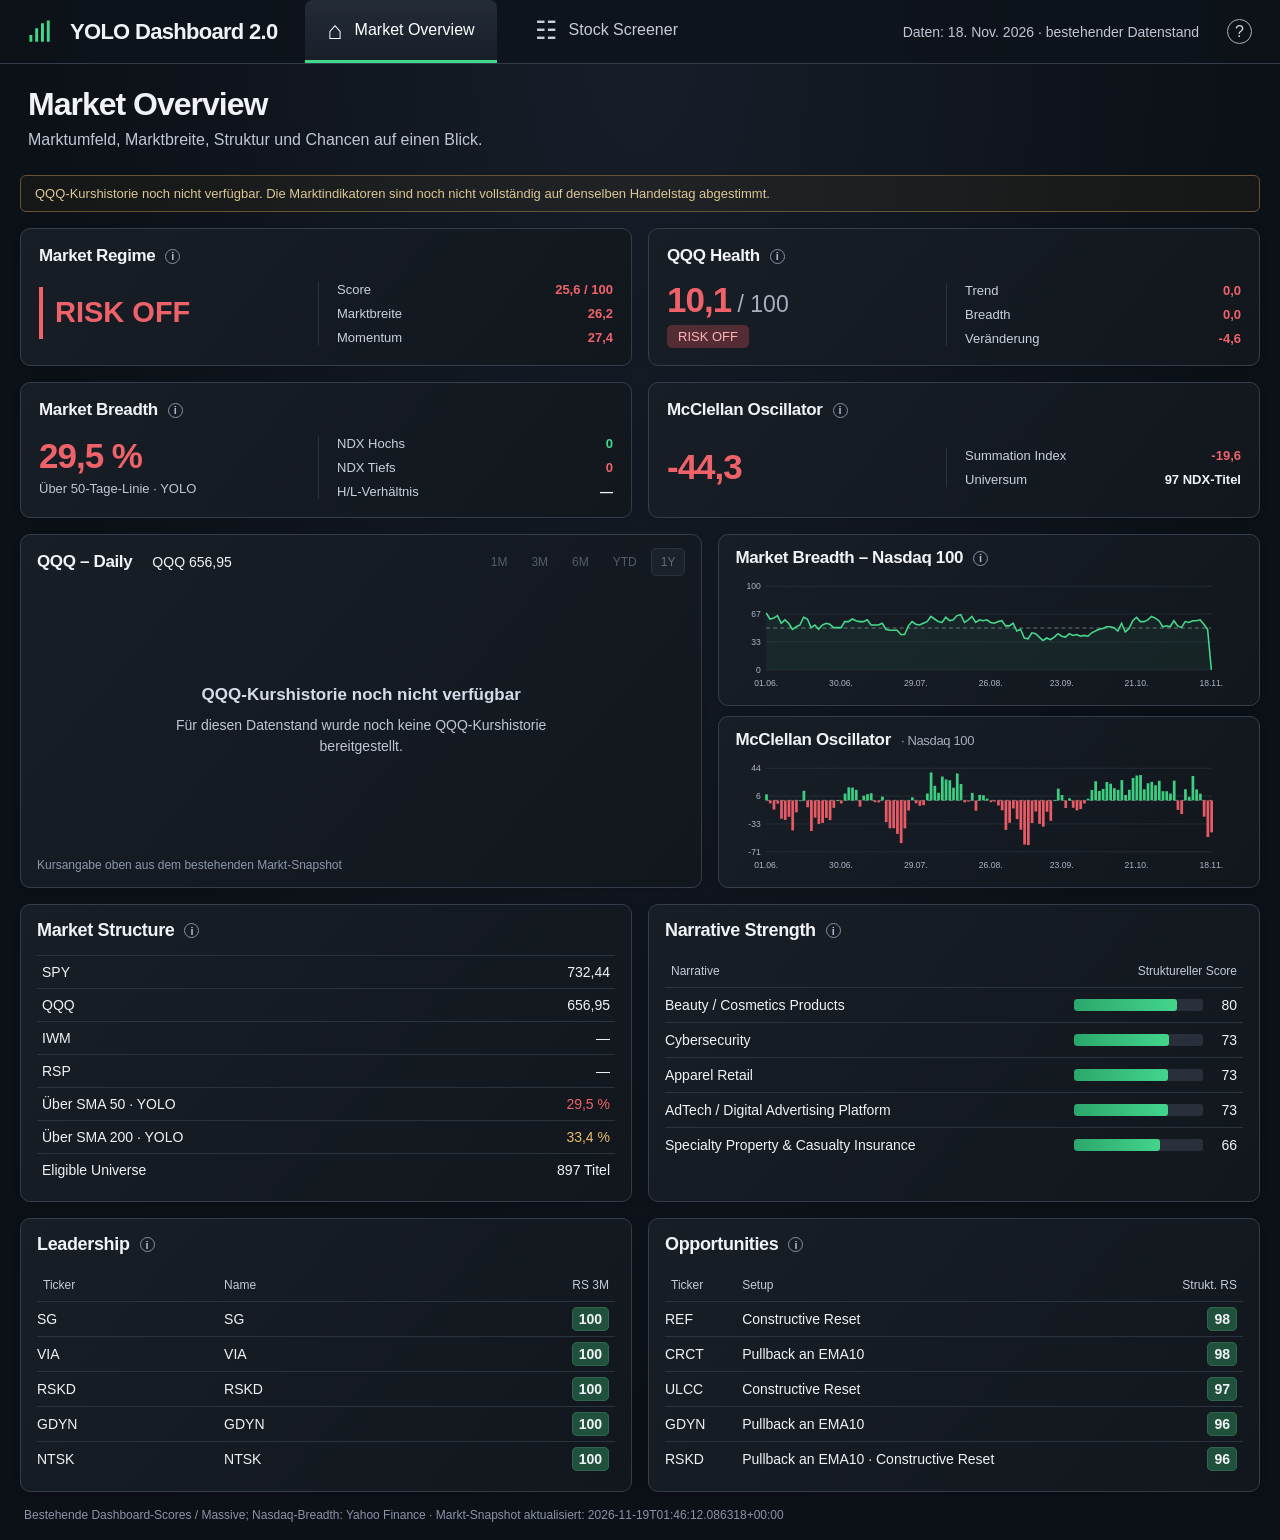
==== market-overview.html @ 9234380a "Build Phase 2 Market Overview from mockup" ====
<!doctype html>
<html lang="de">
<head><meta charset="utf-8"><meta name="viewport" content="width=device-width,initial-scale=1"><meta name="color-scheme" content="dark"><title>Market Overview · YOLO Dashboard 2.0</title><link rel="stylesheet" href="assets/market-overview.css"></head>
<body>
<header class="topbar"><a class="brand" href="market-overview.html"><svg viewBox="0 0 28 28" aria-hidden="true"><path d="M3 24V17M9 24V10M15 24V5M21 24V2"/></svg>YOLO Dashboard 2.0</a><nav aria-label="Hauptnavigation"><a class="active" aria-current="page" href="market-overview.html"><span aria-hidden="true">⌂</span> Market Overview</a><a href="index.html#screener"><span aria-hidden="true">☷</span> Stock Screener</a></nav><div class="data-status" id="dataStatus" role="status">Daten werden geladen…</div><button class="icon-button" id="help" aria-label="Daten und Methodik anzeigen">?</button></header>
<main>
<div class="page-heading"><h1>Market Overview</h1><p>Marktumfeld, Marktbreite, Struktur und Chancen auf einen Blick.</p></div>
<div class="notice" id="notice" role="status" hidden></div>
<section class="summary-grid" aria-label="Marktkennzahlen">
<article class="card summary"><h2>Market Regime <button class="info" title="Bestehender Momentum-Market-Regime-Score. Keine Neuberechnung im Browser." aria-label="Market-Regime-Methodik">i</button></h2><div class="split"><div class="regime-state" id="regimeState">—</div><dl id="regimeDetails"></dl></div></article>
<article class="card summary"><h2>QQQ Health <button class="info" title="Bestehender QQQ-Health-Score mit Trend, Breadth und McClellan-Komponenten." aria-label="QQQ-Health-Methodik">i</button></h2><div class="split"><div><div class="score"><strong id="healthScore">—</strong><span> / 100</span></div><span class="badge" id="healthState">Lädt…</span></div><dl id="healthDetails"></dl></div></article>
<article class="card summary"><h2>Market Breadth <button class="info" title="Anteil des bestehenden eligible YOLO-Universums über SMA50. Hochs/Tiefs rechts beziehen sich separat auf Nasdaq-100-Mitglieder." aria-label="Marktbreite-Universum">i</button></h2><div class="split"><div><div class="score"><strong id="breadthScore">—</strong></div><p class="small">Über 50-Tage-Linie · YOLO</p></div><dl id="breadthDetails"></dl></div></article>
<article class="card summary"><h2>McClellan Oscillator <button class="info" title="Nasdaq-100-Mitglieder; Originalwerte aus dem bestehenden Snapshot. Kein US-Gesamtmarkt-Indikator." aria-label="McClellan-Universum">i</button></h2><div class="split"><div class="score"><strong id="mcoScore">—</strong></div><dl id="mcoDetails"></dl></div></article>
</section>
<section class="chart-grid" aria-label="Marktcharts">
<article class="card price-card"><div class="chart-heading"><h2>QQQ – Daily</h2><div class="quote" id="qqqQuote">—</div><div class="ranges" role="group" aria-label="QQQ-Chart-Zeitraum"><button data-range="1M">1M</button><button data-range="3M">3M</button><button data-range="6M">6M</button><button data-range="YTD">YTD</button><button data-range="1Y" class="selected" aria-pressed="true">1Y</button></div></div><div class="legend" id="legend"></div><div class="price-chart" id="priceChart"></div><p class="chart-caption" id="priceCaption"></p></article>
<div class="small-charts"><article class="card"><h2>Market Breadth – Nasdaq 100 <button class="info" title="Anteil der Nasdaq-100-Mitglieder über SMA50; dies ist ein anderes Universum als die YOLO-Breadth-Karte." aria-label="Breadth-Chart-Methodik">i</button></h2><div class="mini-chart" id="breadthChart"></div></article><article class="card"><h2>McClellan Oscillator <span class="muted">· Nasdaq 100</span></h2><div class="mini-chart" id="mcoChart"></div></article></div>
</section>
<section class="bottom-grid" aria-label="Marktstruktur und Chancen">
<article class="card"><h2>Market Structure <button class="info" title="ETF-Preise von SPY, QQQ und IWM; keine Indexstände. SMA-Anteile beziehen sich auf das eligible YOLO-Universum." aria-label="Market-Structure-Methodik">i</button></h2><div id="structure"></div></article>
<article class="card"><h2>Narrative Strength <button class="info" title="Bestehender Narrative Structural Score (0–100), absteigend sortiert." aria-label="Narrative-Strength-Methodik">i</button></h2><div class="table-scroll"><table><thead><tr><th>Narrative</th><th>Struktureller Score</th></tr></thead><tbody id="narratives"></tbody></table></div></article>
<article class="card"><h2>Leadership <button class="info" title="Bestehendes RS-3M-Perzentil im eligible YOLO-Universum; absteigend sortiert." aria-label="Leadership-Methodik">i</button></h2><div class="table-scroll"><table><thead><tr><th>Ticker</th><th>Name</th><th>RS 3M</th></tr></thead><tbody id="leadership"></tbody></table></div></article>
<article class="card"><h2>Opportunities <button class="info" title="Bestehende EMA-Pullback-, Constructive-Reset- und Fresh-Leader-Flags. Sortiert nach Structural RS; kein neuer Setup-Score." aria-label="Opportunities-Methodik">i</button></h2><div class="table-scroll"><table><thead><tr><th>Ticker</th><th>Setup</th><th>Strukt. RS</th></tr></thead><tbody id="opportunities"></tbody></table></div></article>
</section>
<footer id="source">Lokale Branch-Vorschau · Market Overview</footer>
</main>
<dialog id="methodDialog"><h2>Daten &amp; Methodik</h2><p>Die Ansicht übernimmt die vorhandenen Market-Regime- und QQQ-Health-Scores unverändert. Marktbreite, Narrative und Leadership verwenden das eligible YOLO-Universum. McClellan und der Marktbreite-Chart verwenden Nasdaq-100-Mitglieder.</p><p>QQQ-Kerzen und gleitende Durchschnitte werden aus einer freigegebenen Phase-1-Version geladen. Ohne diesen Datenstand bleibt der Chart ausdrücklich leer. Fehlende Werte werden als „—“ angezeigt.</p><p>Die Tabellen zeigen Structural Score beziehungsweise RS-Perzentile, keine neu erfundenen Chancen-Scores. Unterschiedliche Datenstände werden nicht als synchroner EOD-Snapshot ausgewiesen.</p><form method="dialog"><button>Schließen</button></form></dialog>
<script type="module" src="assets/market-overview.mjs"></script>
</body></html>
---- assets/market-overview.css ----
:root{font-family:Arial,Helvetica,sans-serif;color:#f0f2f6;background:#0c1017;color-scheme:dark;--green:#40d98a;--red:#ef6269;--muted:#a5afbf;--border:#343d4b;--surface:#141920}*{box-sizing:border-box}body{margin:0;background:radial-gradient(ellipse at 50% 0,#171e29 0,transparent 65%);min-height:100vh;font-size:16px}button,a{-webkit-tap-highlight-color:transparent}button{font:inherit;cursor:pointer}a{color:inherit;text-decoration:none}button:focus-visible,a:focus-visible{outline:2px solid var(--green);outline-offset:4px}.topbar{display:flex;align-items:center;gap:28px;height:64px;border-bottom:1px solid var(--border);padding:0 28px;background:#0e131bd9}.brand{display:flex;align-items:center;gap:15px;white-space:nowrap;font-size:22px;font-weight:700;letter-spacing:-.7px}.brand svg{width:27px;height:28px;stroke:var(--green);stroke-width:3;fill:none}.topbar nav{display:flex;align-self:stretch;gap:16px}.topbar nav a{display:flex;align-items:center;gap:12px;padding:0 22px;color:#c5cdda;border-bottom:3px solid transparent}.topbar nav a.active{background:linear-gradient(#242c38,#181f29);border-color:var(--green);border-radius:8px 8px 0 0;color:white}.topbar nav span{font-size:25px}.data-status{margin-left:auto;color:#bdc7d6;font-size:14px;white-space:nowrap}.icon-button{border:1px solid #a5afbf;border-radius:50%;background:none;color:#d0d7e4;width:25px;height:25px}main{max-width:1900px;margin:auto;padding:22px 20px 18px}.page-heading{padding:0 8px 23px}h1{font-size:32px;letter-spacing:-1px;margin:0 0 5px}p{margin:0;color:#bdc7d6;line-height:1.5}h2{font-size:17px;letter-spacing:-.35px;margin:0 0 14px;font-weight:650;display:flex;align-items:center;gap:10px}.info{border:1px solid #8491a5;color:#aebbd0;background:transparent;border-radius:50%;font-size:11px;padding:0;width:15px;height:15px;line-height:12px;flex-shrink:0}.card{border:1px solid var(--border);border-radius:10px;background:linear-gradient(130deg,#181e26,#12171e);box-shadow:0 2px 9px #0002;padding:17px 18px;min-width:0}.summary-grid,.bottom-grid{display:grid;grid-template-columns:repeat(4,minmax(0,1fr));gap:16px}.summary{min-height:132px}.split{display:grid;grid-template-columns:1fr 1.13fr;align-items:center;gap:18px;min-height:66px}.split>dl{border-left:1px solid #2a3340;padding-left:18px}dl{margin:0;display:grid;grid-template-columns:1fr auto;gap:9px 12px;font-size:13px}dt{color:#c9d1de}dd{margin:0;text-align:right;font-weight:600;white-space:nowrap}.regime-state{font-size:29px;font-weight:700;border-left:4px solid currentColor;padding:10px 0 10px 12px;line-height:1.1}.score strong{font-size:35px;letter-spacing:-1px;font-weight:650}.score span{font-size:23px;color:var(--muted)}.small{font-size:13px;margin-top:3px}.badge{display:inline-block;background:#244f3d;color:#cef6dd;padding:4px 11px;border-radius:5px;font-size:13px;margin-top:5px}.positive{color:var(--green)}.negative{color:var(--red)}.neutral{color:#e9bd6d}.muted{color:var(--muted);font-size:13px;font-weight:400}.chart-grid{display:grid;grid-template-columns:1.26fr 1fr;gap:16px;margin:16px 0}.price-card{display:flex;flex-direction:column;min-height:354px;padding:13px 16px}.chart-heading{display:flex;align-items:center;gap:20px;flex-wrap:wrap}.chart-heading h2{margin:0}.quote{font-size:14px}.ranges{display:flex;gap:4px;margin-left:auto}.ranges button{padding:6px 9px;border:1px solid transparent;border-radius:5px;background:none;color:#cfd8e7;font-size:12px}.ranges .selected{border-color:#536071;background:#29313e;color:white;box-shadow:inset 0 0 4px #ffffff12}.ranges button:disabled{opacity:.35;cursor:default}.legend{display:flex;gap:16px;flex-wrap:wrap;margin-top:16px;font-size:12px;color:#bfc9d7}.legend span:before{content:"";display:inline-block;width:15px;height:3px;margin-right:6px;background:var(--line);vertical-align:middle}.price-chart{flex:1;min-height:245px;position:relative}.chart-caption{font-size:12px;color:#8b98ac;margin-top:7px}.small-charts{display:grid;gap:10px;grid-template-rows:1fr 1fr}.small-charts .card{padding:13px 16px 5px}.small-charts h2{margin-bottom:7px}.mini-chart{height:117px}.chart{width:100%;height:100%;display:block;overflow:visible}.chart text{fill:#aab6c8;font:11px Arial}.chart .grid{stroke:#29313c;stroke-width:1}.chart .reference{stroke:#829086;stroke-dasharray:5 4}.empty{height:100%;min-height:100px;display:flex;flex-direction:column;align-items:center;justify-content:center;text-align:center;color:#a6b3c5;padding:25px;gap:10px}.empty strong{font-size:17px;color:#d3dce9}.empty p{font-size:14px;max-width:420px}.bottom-grid .card{min-height:260px;padding:15px 16px}.bottom-grid h2{font-size:18px}.table-scroll{overflow-x:auto}table{width:100%;border-collapse:collapse;font-size:14px}th{color:#c2cbd9;font-size:12px;text-align:left;font-weight:400;white-space:nowrap}td,th{padding:9px 6px;border-bottom:1px solid #2a3340}td:last-child,th:last-child{text-align:right}tbody tr:last-child td{border:0}td:first-child{padding-left:0}td a:hover{text-decoration:underline;text-decoration-color:var(--green)}.bar-cell{display:flex;align-items:center;gap:12px}.bar-track{background:#29303b;border-radius:3px;height:12px;min-width:60px;flex:1;overflow:hidden}.bar-track i{display:block;background:linear-gradient(90deg,#2ca76b,#43d58c);height:100%;border-radius:3px}.rank{background:#20513c;border:1px solid #30654d;border-radius:5px;padding:3px 6px;font-weight:700}.structure-row{display:flex;justify-content:space-between;gap:12px;border-top:1px solid #2a3340;padding:8px 5px;font-size:14px}.structure-row .symbol{color:var(--muted);font-size:12px;margin-left:6px}.structure-row b{font-weight:500}.notice{padding:10px 14px;border:1px solid #665331;border-radius:6px;background:#b2851710;color:#ddc792;font-size:13px;margin-bottom:16px}.notice[hidden]{display:none}footer{font-size:12px;color:#8794a9;padding:16px 4px 0}dialog{max-width:560px;border:1px solid #495669;border-radius:12px;background:#151d28;color:#e6edf6;padding:28px}dialog::backdrop{background:#000a}dialog p{margin:14px 0;font-size:15px}dialog button{background:#294738;color:#e2f7e9;border:1px solid #4b7e60;border-radius:5px;padding:8px 15px}
@media(min-width:1600px){.summary{min-height:143px}.chart-grid{min-height:375px}.mini-chart{height:132px}.bottom-grid .card{min-height:280px}}@media(max-width:1200px){.topbar{gap:16px;padding:0 20px}.brand{font-size:19px}.topbar nav a{padding:0 12px}.summary-grid,.bottom-grid{grid-template-columns:repeat(2,minmax(0,1fr))}.chart-grid{grid-template-columns:1.2fr 1fr}.split{grid-template-columns:1fr 1fr}.data-status{font-size:12px}.legend{gap:9px}}@media(max-width:800px){.topbar{height:auto;min-height:64px;flex-wrap:wrap;gap:8px;padding:12px 16px 0}.brand{font-size:19px}.topbar nav{order:3;width:100%;height:48px;gap:4px}.topbar nav a{font-size:14px}.data-status{white-space:normal;max-width:155px}.icon-button{margin-left:auto}.chart-grid{grid-template-columns:1fr}.small-charts{grid-template-columns:1fr 1fr;grid-template-rows:auto}.small-charts h2{font-size:14px}.chart-heading{gap:10px}.price-card{min-height:350px}main{padding:20px 12px}.page-heading{padding:0 2px 20px}h1{font-size:28px}.page-heading p{font-size:14px}.summary-grid,.bottom-grid{gap:12px}.card{padding:14px}.split{gap:10px}.split>dl{padding-left:10px}dl{font-size:12px}.score strong{font-size:30px}.regime-state{font-size:25px}}@media(max-width:520px){.summary-grid,.bottom-grid,.small-charts{grid-template-columns:1fr}.data-status{font-size:11px;max-width:130px}.brand{font-size:17px;gap:8px}.brand svg{width:21px}.summary{min-height:125px}.summary-grid{gap:10px}.chart-heading .quote{margin-left:auto}.ranges{width:100%;margin-top:4px;justify-content:flex-end}.price-card{min-height:340px}.bottom-grid .card{min-height:0}.topbar{gap:7px}.icon-button{display:none}.mini-chart{height:145px}}
.score{white-space:nowrap}.badge.negative{background:#542c33;color:#ffb3b8}.badge.neutral{background:#51452d;color:#f4d594}.rank{font-variant-numeric:tabular-nums}.bar-cell>span{min-width:22px}
@media(min-width:1201px) and (max-width:1399px){.summary-grid,.bottom-grid{grid-template-columns:repeat(2,minmax(0,1fr))}}
@media(max-width:520px){.icon-button{display:block;width:24px;height:24px;flex-shrink:0}.data-status{max-width:116px}.topbar{column-gap:8px}.brand{font-size:16px}.score strong{font-size:32px}}
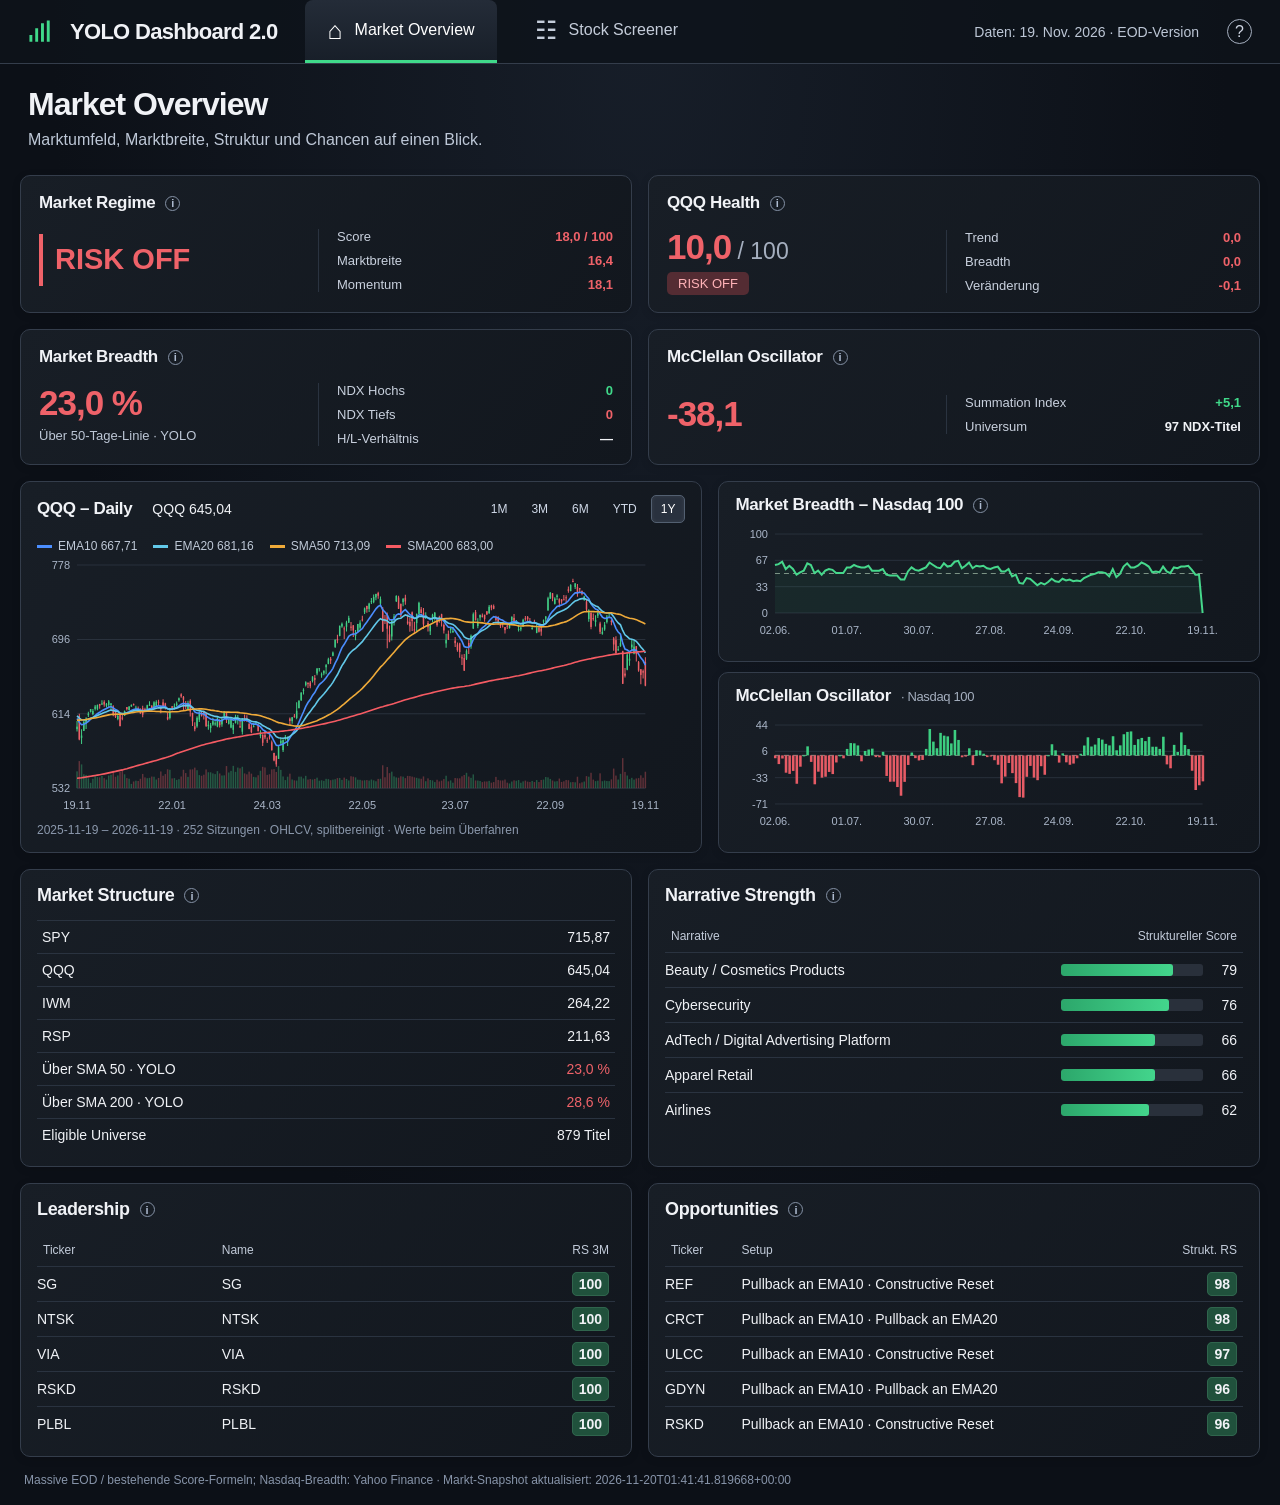
==== commit 86573528: "Align QQQ Health with pinned Massive EOD candles" ====
--- a/market-overview.html
+++ b/market-overview.html
@@ -8,7 +8,7 @@
 <div class="notice" id="notice" role="status" hidden></div>
 <section class="summary-grid" aria-label="Marktkennzahlen">
 <article class="card summary"><h2>Market Regime <button class="info" title="Bestehender Momentum-Market-Regime-Score. Keine Neuberechnung im Browser." aria-label="Market-Regime-Methodik">i</button></h2><div class="split"><div class="regime-state" id="regimeState">—</div><dl id="regimeDetails"></dl></div></article>
-<article class="card summary"><h2>QQQ Health <button class="info" title="Bestehender QQQ-Health-Score mit Trend, Breadth und McClellan-Komponenten." aria-label="QQQ-Health-Methodik">i</button></h2><div class="split"><div><div class="score"><strong id="healthScore">—</strong><span> / 100</span></div><span class="badge" id="healthState">Lädt…</span></div><dl id="healthDetails"></dl></div></article>
+<article class="card summary"><h2>QQQ Health <button class="info" title="Bestehende QQQ-Health-Formeln mit Trend, Breadth und McClellan-Komponenten. EOD-Kursstruktur aus derselben Massive-Version wie der Chart." aria-label="QQQ-Health-Methodik">i</button></h2><div class="split"><div><div class="score"><strong id="healthScore">—</strong><span> / 100</span></div><span class="badge" id="healthState">Lädt…</span></div><dl id="healthDetails"></dl></div></article>
 <article class="card summary"><h2>Market Breadth <button class="info" title="Anteil des bestehenden eligible YOLO-Universums über SMA50. Hochs/Tiefs rechts beziehen sich separat auf Nasdaq-100-Mitglieder." aria-label="Marktbreite-Universum">i</button></h2><div class="split"><div><div class="score"><strong id="breadthScore">—</strong></div><p class="small">Über 50-Tage-Linie · YOLO</p></div><dl id="breadthDetails"></dl></div></article>
 <article class="card summary"><h2>McClellan Oscillator <button class="info" title="Nasdaq-100-Mitglieder; Originalwerte aus dem bestehenden Snapshot. Kein US-Gesamtmarkt-Indikator." aria-label="McClellan-Universum">i</button></h2><div class="split"><div class="score"><strong id="mcoScore">—</strong></div><dl id="mcoDetails"></dl></div></article>
 </section>
@@ -24,6 +24,6 @@
 </section>
 <footer id="source">Lokale Branch-Vorschau · Market Overview</footer>
 </main>
-<dialog id="methodDialog"><h2>Daten &amp; Methodik</h2><p>Die Ansicht übernimmt die vorhandenen Market-Regime- und QQQ-Health-Scores unverändert. Marktbreite, Narrative und Leadership verwenden das eligible YOLO-Universum. McClellan und der Marktbreite-Chart verwenden Nasdaq-100-Mitglieder.</p><p>QQQ-Kerzen und gleitende Durchschnitte werden aus einer freigegebenen Phase-1-Version geladen. Ohne diesen Datenstand bleibt der Chart ausdrücklich leer. Fehlende Werte werden als „—“ angezeigt.</p><p>Die Tabellen zeigen Structural Score beziehungsweise RS-Perzentile, keine neu erfundenen Chancen-Scores. Unterschiedliche Datenstände werden nicht als synchroner EOD-Snapshot ausgewiesen.</p><form method="dialog"><button>Schließen</button></form></dialog>
+<dialog id="methodDialog"><h2>Daten &amp; Methodik</h2><p>Market Regime verwendet den vorhandenen Backend-Score. QQQ Health wird mit den bestehenden Formeln, Gewichten und Schwellenwerten berechnet; die Kursstruktur stammt aus derselben EOD-Version wie der Chart. Marktbreite, Narrative und Leadership verwenden das eligible YOLO-Universum. McClellan und der Marktbreite-Chart verwenden Nasdaq-100-Mitglieder.</p><p>QQQ-Kerzen, gleitende Durchschnitte und ATR verwenden die echte Massive-Historie. Ohne diesen Datenstand bleibt der Chart ausdrücklich leer. Fehlende Werte werden als „—“ angezeigt.</p><p>Die Tabellen zeigen Structural Score beziehungsweise RS-Perzentile, keine neu erfundenen Chancen-Scores. Unterschiedliche Datenstände werden nicht als synchroner EOD-Snapshot ausgewiesen.</p><form method="dialog"><button>Schließen</button></form></dialog>
 <script type="module" src="assets/market-overview.mjs"></script>
 </body></html>
